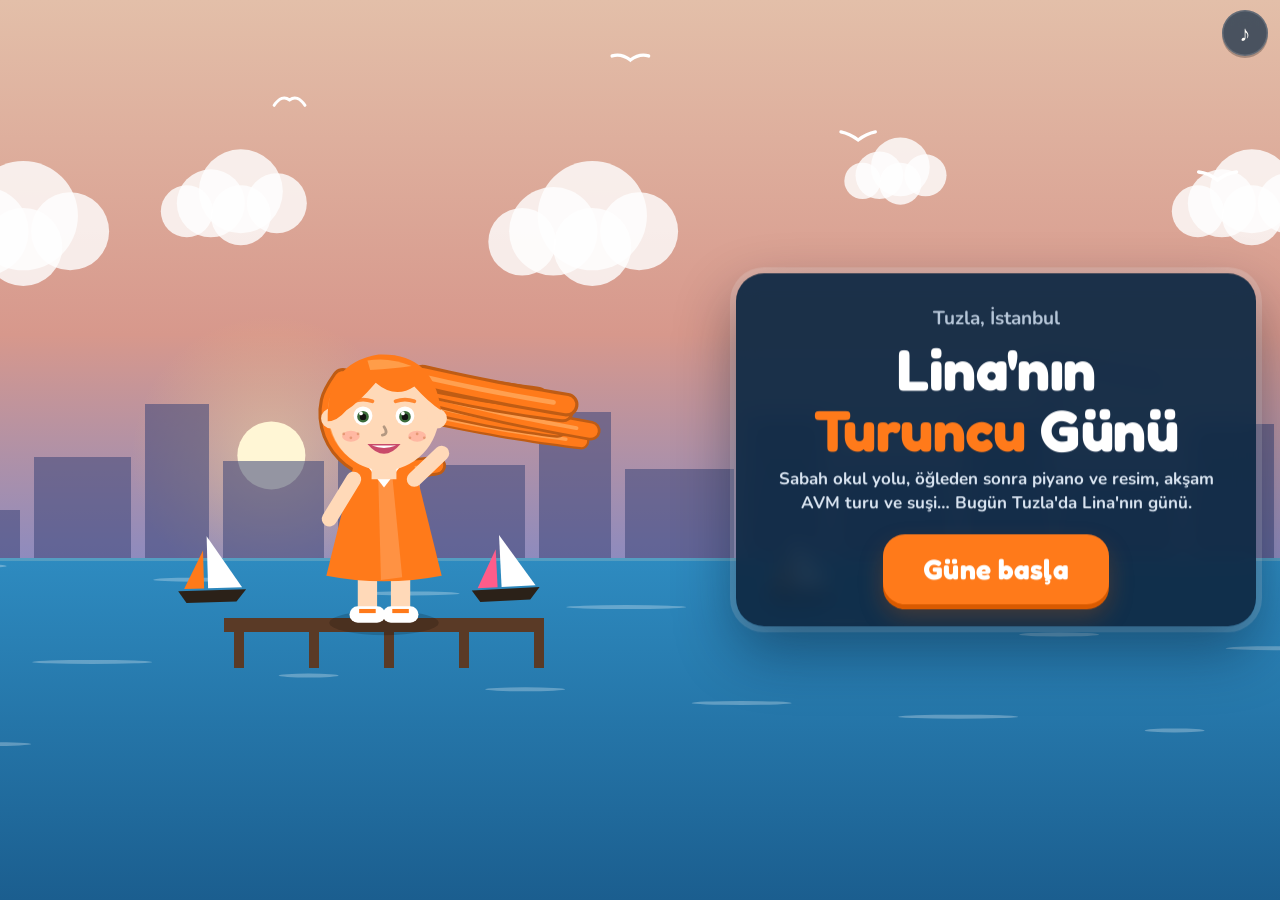
==== index.html @ 9a834b9d "Lina'nın Turuncu Günü: iPad oyunu ilk sürüm Tuzla sahili haritası, 6 mini oyun (okul yolu, piyano, a" ====
<!doctype html>
<html lang="tr">
<head>
<meta charset="utf-8">
<meta name="viewport" content="width=device-width,initial-scale=1,viewport-fit=cover,user-scalable=no">
<meta name="apple-mobile-web-app-capable" content="yes">
<meta name="apple-mobile-web-app-status-bar-style" content="black-translucent">
<meta name="apple-mobile-web-app-title" content="Lina">
<meta name="theme-color" content="#0f2a44">
<link rel="apple-touch-icon" href="icon.png">
<link rel="icon" href="icon.png">
<link rel="manifest" href="manifest.json">
<title>Lina'nın Turuncu Günü</title>
<link rel="preconnect" href="https://fonts.googleapis.com">
<link rel="stylesheet" href="https://fonts.googleapis.com/css2?family=Fredoka:wght@400;500;600;700&family=Nunito:wght@600;700;800;900&display=swap">
<link rel="stylesheet" href="style.css">
</head>
<body>
<div id="app">
  <canvas id="cv"></canvas>
  <div id="ui"></div>
  <div id="hud">
    <div class="left"><button id="btn-home" class="chip" hidden aria-label="Haritaya dön">⌂</button><div id="stars" class="chip star" hidden>★ <b>0</b></div></div>
    <button id="btn-mute" class="chip" aria-label="Ses">♪</button>
  </div>
  <div id="rotate" hidden>
    <div class="rot-card">
      <div class="phone">▭</div>
      <p>iPad'i yan çevir, Lina'nın dünyası yatay ekranda daha güzel görünüyor.</p>
    </div>
  </div>
  <div id="toast" hidden></div>
</div>
<script src="js/core.js"></script>
<script src="js/audio.js"></script>
<script src="js/art.js"></script>
<script src="js/title.js"></script>
<script src="js/hub.js"></script>
<script src="js/school.js"></script>
<script src="js/piano.js"></script>
<script src="js/paint.js"></script>
<script src="js/mall.js"></script>
<script src="js/sushi.js"></script>
<script src="js/family.js"></script>
<script src="js/wardrobe.js"></script>
<script src="js/main.js"></script>
</body>
</html>
---- style.css ----
:root{
  --night:#0f2a44; --sea:#2e8bc0; --sea-deep:#1b5e8f; --sand:#fff3e0; --paper:#fffdf8;
  --orange:#ff7a1a; --orange-deep:#d95a00; --coral:#ff5c8a; --coral-deep:#c9285c;
  --salmon:#ff9f80; --mint:#5cd6a9; --mint-deep:#2a9d76; --lemon:#ffd166; --lemon-deep:#d9a400;
  --ink:#1b1b2f; --muted:#6b7a90;
  --disp:'Fredoka','Arial Rounded MT Bold','Helvetica Neue',sans-serif;
  --body:'Nunito','Helvetica Neue',Arial,sans-serif;
}
html,body{margin:0;height:100%;background:var(--night);color:var(--ink);font-family:var(--body);overflow:hidden;-webkit-text-size-adjust:100%}
#app{position:fixed;inset:0;overflow:hidden;touch-action:none;-webkit-user-select:none;user-select:none;-webkit-tap-highlight-color:transparent;-webkit-touch-callout:none}
#cv{position:absolute;inset:0;width:100%;height:100%;display:block}
#ui{position:absolute;inset:0;pointer-events:none}
#ui>*{pointer-events:auto}

/* HUD */
#hud{position:absolute;top:max(10px,env(safe-area-inset-top));left:max(12px,env(safe-area-inset-left));right:max(12px,env(safe-area-inset-right));display:flex;justify-content:space-between;align-items:center;gap:10px;pointer-events:none;z-index:5}
#hud>*{pointer-events:auto}
#hud .left{display:flex;gap:8px;align-items:center}
.chip{font-family:var(--disp);font-weight:600;font-size:22px;line-height:1;color:var(--paper);background:rgba(15,42,68,.72);backdrop-filter:blur(8px);-webkit-backdrop-filter:blur(8px);border:0;border-radius:999px;padding:10px 16px;min-width:46px;height:46px;display:inline-flex;align-items:center;justify-content:center;gap:6px;cursor:pointer;box-shadow:0 2px 0 rgba(0,0,0,.25),inset 0 0 0 1.5px rgba(255,255,255,.14)}
.chip:active{transform:scale(.94)}
.chip.star{color:var(--lemon);pointer-events:none;font-variant-numeric:tabular-nums}
.chip.star b{font-weight:600;color:var(--paper)}
.chip.muted{opacity:.5;text-decoration:line-through}
.chip[hidden]{display:none}

/* Paneller */
.panel{position:absolute;left:50%;top:50%;transform:translate(-50%,-50%);width:min(720px,calc(100vw - 32px));max-height:calc(100vh - 32px);overflow:auto;background:var(--paper);color:var(--ink);border-radius:28px;padding:26px 28px 22px;box-sizing:border-box;box-shadow:0 24px 60px rgba(5,20,40,.45),0 0 0 6px rgba(255,255,255,.18);animation:pop .32s cubic-bezier(.2,1.4,.4,1)}
.panel.bottom{top:auto;bottom:max(14px,env(safe-area-inset-bottom));transform:translateX(-50%);animation:rise .32s cubic-bezier(.2,1.2,.4,1)}
.panel.dark{background:rgba(15,42,68,.94);color:var(--paper);backdrop-filter:blur(10px)}
@keyframes pop{from{transform:translate(-50%,-50%) scale(.86);opacity:0}}
@keyframes rise{from{transform:translateX(-50%) translateY(30px);opacity:0}}
.panel h2{font-family:var(--disp);font-weight:700;font-size:clamp(28px,4.2vw,40px);line-height:1.05;margin:0 0 6px;letter-spacing:-.01em}
.panel h3{font-family:var(--disp);font-weight:600;font-size:22px;margin:14px 0 6px}
.panel p{font-size:17px;line-height:1.45;margin:6px 0;font-weight:700;color:#3a4356}
.panel.dark p{color:#d9e4f0}
.panel .lead{font-size:19px;color:var(--ink)}
.panel.dark .lead{color:var(--paper)}
.panel .who{display:flex;align-items:center;gap:14px;margin-bottom:8px}
.panel .who canvas{width:84px;height:84px;border-radius:50%;background:var(--sand);flex:none}
.panel .who .name{font-family:var(--disp);font-weight:700;font-size:20px;color:var(--orange-deep)}
.actions{display:flex;gap:12px;flex-wrap:wrap;justify-content:flex-end;margin-top:18px}
.actions.center{justify-content:center}

/* Butonlar */
.btn{font-family:var(--disp);font-weight:700;font-size:22px;letter-spacing:.005em;color:#fff;border:0;border-radius:18px;padding:14px 26px;cursor:pointer;background:var(--orange);box-shadow:0 5px 0 var(--orange-deep),0 12px 24px rgba(217,90,0,.28);transition:transform .07s,box-shadow .07s;position:relative;min-height:56px}
.btn:active{transform:translateY(4px);box-shadow:0 1px 0 var(--orange-deep),0 4px 10px rgba(217,90,0,.28)}
.btn:focus-visible{outline:4px solid var(--night);outline-offset:3px}
.btn.coral{background:var(--coral);box-shadow:0 5px 0 var(--coral-deep),0 12px 24px rgba(201,40,92,.28)}
.btn.coral:active{box-shadow:0 1px 0 var(--coral-deep),0 4px 10px rgba(201,40,92,.28)}
.btn.mint{background:var(--mint);color:#08351f;box-shadow:0 5px 0 var(--mint-deep),0 12px 24px rgba(42,157,118,.28)}
.btn.mint:active{box-shadow:0 1px 0 var(--mint-deep),0 4px 10px rgba(42,157,118,.28)}
.btn.sea{background:var(--sea);box-shadow:0 5px 0 var(--sea-deep),0 12px 24px rgba(27,94,143,.28)}
.btn.sea:active{box-shadow:0 1px 0 var(--sea-deep),0 4px 10px rgba(27,94,143,.28)}
.btn.ghost{background:transparent;color:var(--muted);box-shadow:none;font-weight:600}
.btn.ghost:active{transform:none}
.panel.dark .btn.ghost{color:#b6c6d8}
.btn.big{font-size:28px;padding:18px 40px;border-radius:22px}
.btn[disabled]{filter:grayscale(.7) brightness(.85);cursor:default;transform:none}

/* Küçük yıldızlar / sonuç */
.result{display:flex;flex-direction:column;align-items:center;text-align:center;gap:6px}
.result .big-stars{font-size:64px;letter-spacing:.06em;line-height:1;color:#e2dccc;margin:6px 0}
.result .big-stars .on{color:var(--lemon);text-shadow:0 0 18px rgba(255,209,102,.7),0 3px 0 var(--lemon-deep)}
.result .score{font-family:var(--disp);font-weight:700;font-size:52px;color:var(--orange);line-height:1}
.result .sub{color:var(--muted);font-weight:800}
.badge{display:inline-flex;align-items:center;gap:6px;background:var(--sand);color:var(--orange-deep);font-weight:800;padding:6px 12px;border-radius:999px;font-size:15px}

/* Liste (görev, sipariş) */
.list{display:flex;flex-direction:column;gap:8px;margin:8px 0}
.list .row{display:flex;align-items:center;gap:12px;background:var(--sand);border-radius:14px;padding:10px 14px;font-weight:800}
.list .row .em{font-size:28px;line-height:1}
.list .row.done{opacity:.5;text-decoration:line-through}

/* Gardırop / koleksiyon ızgarası */
.grid{display:grid;grid-template-columns:repeat(auto-fill,minmax(110px,1fr));gap:12px;margin-top:8px}
.item{background:var(--sand);border:3px solid transparent;border-radius:18px;padding:10px 8px;display:flex;flex-direction:column;align-items:center;gap:4px;cursor:pointer;font-weight:800;font-size:14px;color:#3a4356;text-align:center}
.item canvas{width:72px;height:72px}
.item .em{font-size:40px;line-height:1.1}
.item.sel{border-color:var(--orange);background:#ffe8d4}
.item.lock{opacity:.55}
.item .cost{color:var(--lemon-deep);font-size:13px}

/* Günlük */
.diary{background:var(--sand);border-radius:18px;padding:14px 18px;font-weight:700;line-height:1.55;font-size:17px;color:#3a4356}
.diary b{color:var(--orange-deep)}

/* Boyama araç çubuğu */
#paintbar{position:absolute;left:0;right:0;bottom:0;display:flex;align-items:center;gap:10px;padding:10px max(14px,env(safe-area-inset-left)) max(12px,env(safe-area-inset-bottom));background:rgba(15,42,68,.86);backdrop-filter:blur(10px);-webkit-backdrop-filter:blur(10px);overflow-x:auto;scrollbar-width:none}
#paintbar::-webkit-scrollbar{display:none}
#paintbar .sw{width:40px;height:40px;border-radius:50%;flex:none;border:3px solid rgba(255,255,255,.25);cursor:pointer;box-shadow:inset 0 -4px 0 rgba(0,0,0,.18)}
#paintbar .sw.sel{border-color:#fff;transform:scale(1.15);box-shadow:0 0 0 3px var(--orange)}
#paintbar .tool{font-family:var(--disp);font-weight:600;font-size:15px;color:var(--paper);background:rgba(255,255,255,.1);border:2px solid transparent;border-radius:14px;padding:8px 10px;flex:none;cursor:pointer;display:flex;flex-direction:column;align-items:center;gap:2px;min-width:58px}
#paintbar .tool .em{font-size:24px;line-height:1}
#paintbar .tool.sel{background:var(--orange);border-color:#fff}
#paintbar .sep{width:2px;height:40px;background:rgba(255,255,255,.15);flex:none}
#paintbar input[type=range]{width:110px;accent-color:var(--orange);flex:none}

/* Döndür uyarısı */
#rotate{position:absolute;inset:0;background:var(--night);display:flex;align-items:center;justify-content:center;z-index:50;color:var(--paper);text-align:center;padding:24px}
#rotate[hidden]{display:none}
.rot-card{max-width:340px;font-weight:800;font-size:18px;line-height:1.4}
.rot-card .phone{font-size:64px;display:inline-block;animation:rot 1.6s ease-in-out infinite;color:var(--orange)}
@keyframes rot{0%,20%{transform:rotate(90deg)}60%,100%{transform:rotate(0)}}

/* Toast */
#toast{position:absolute;left:50%;bottom:max(24px,env(safe-area-inset-bottom));transform:translateX(-50%);background:var(--paper);color:var(--ink);font-family:var(--disp);font-weight:600;font-size:20px;padding:12px 22px;border-radius:999px;box-shadow:0 10px 30px rgba(0,0,0,.35);z-index:40;animation:rise .3s;white-space:nowrap;pointer-events:none}
#toast[hidden]{display:none}

@media (prefers-reduced-motion:reduce){*{animation-duration:.01ms!important;transition-duration:.01ms!important}}
@media (max-width:640px){.panel{padding:18px 18px 16px;border-radius:22px}.btn{font-size:19px;padding:12px 20px}.panel h2{font-size:26px}}
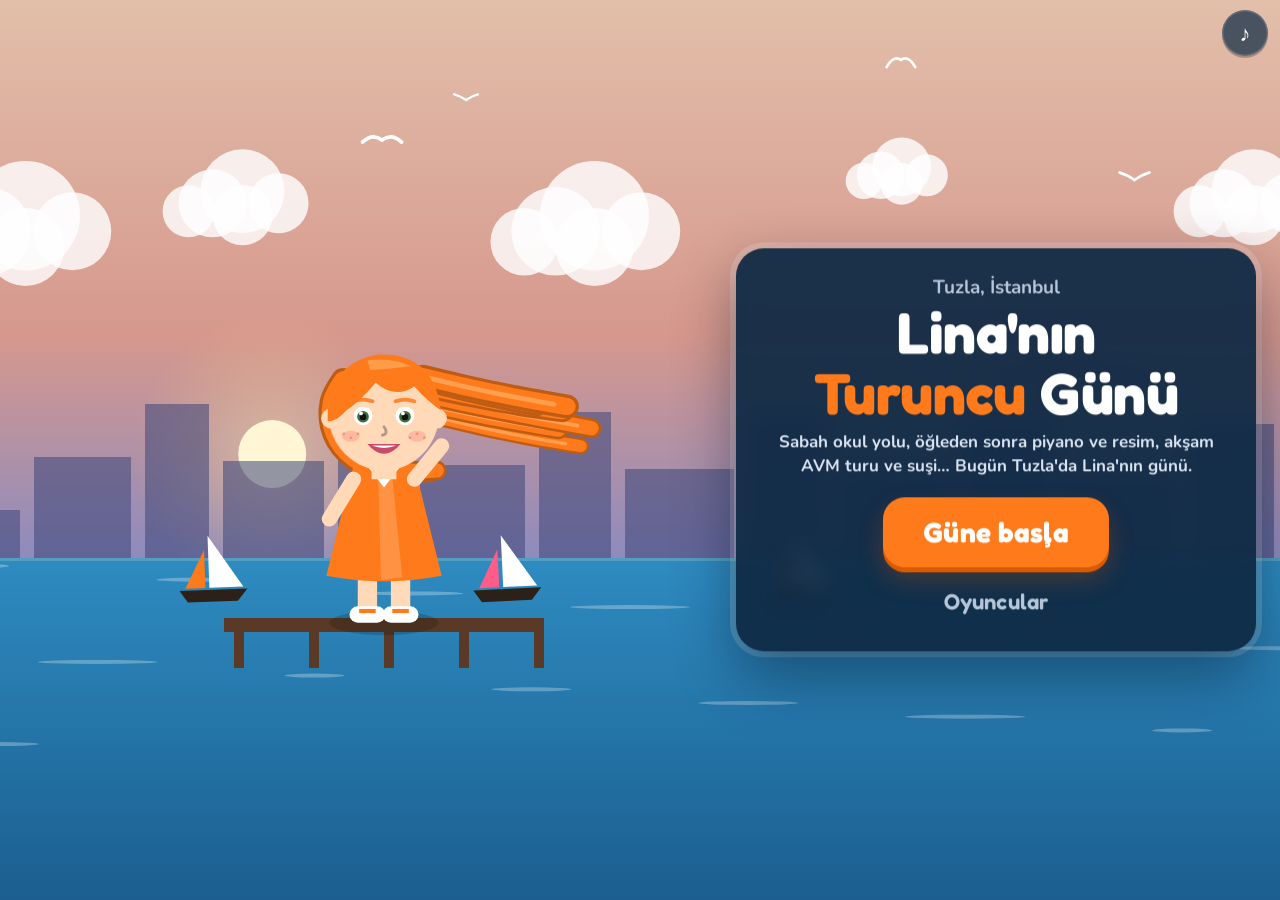
==== commit 78eeadb7: "Çekirdek aile, karakter ekleme, Serkan Dijital mağazası ve titreme düzeltmesi - Uçan eşyaların ve ma" ====
--- a/index.html
+++ b/index.html
@@ -36,6 +36,7 @@
 <script src="js/art.js"></script>
 <script src="js/title.js"></script>
 <script src="js/hub.js"></script>
+<script src="js/store.js"></script>
 <script src="js/school.js"></script>
 <script src="js/piano.js"></script>
 <script src="js/paint.js"></script>
--- a/style.css
+++ b/style.css
@@ -108,3 +108,52 @@
 
 @media (prefers-reduced-motion:reduce){*{animation-duration:.01ms!important;transition-duration:.01ms!important}}
 @media (max-width:640px){.panel{padding:18px 18px 16px;border-radius:22px}.btn{font-size:19px;padding:12px 20px}.panel h2{font-size:26px}}
+
+/* --- Serkan Dijital --- */
+.panel.store{width:min(880px,calc(100vw - 24px))}
+.store-head{display:flex;align-items:center;gap:14px}
+.store-head h2{margin:0}
+.store-head p{margin:2px 0 0;font-size:14px;color:var(--muted)}
+.store-logo{width:58px;height:58px;border-radius:17px;background:linear-gradient(135deg,#ffb570,#ff5c8a);display:flex;align-items:center;justify-content:center;color:#fff;font-size:24px;flex:none;box-shadow:0 6px 18px rgba(255,92,138,.35)}
+.store-logo.big{width:104px;height:104px;border-radius:29px;font-size:44px;margin:0 auto 6px}
+.badge.big{font-size:18px;margin-left:auto;flex:none}
+.tabs{display:flex;gap:8px;overflow-x:auto;margin:14px 0 2px;padding-bottom:4px;scrollbar-width:none}
+.tabs::-webkit-scrollbar{display:none}
+.tab{font-family:var(--disp);font-weight:600;font-size:16px;border:0;background:var(--sand);color:#3a4356;border-radius:999px;padding:9px 16px;cursor:pointer;white-space:nowrap}
+.tab.sel{background:var(--orange);color:#fff}
+.apps{display:grid;grid-template-columns:repeat(auto-fill,minmax(258px,1fr));gap:10px;margin-top:8px}
+.app{display:flex;align-items:center;gap:12px;background:var(--sand);border-radius:18px;padding:10px 12px}
+.app .ico{width:54px;height:54px;border-radius:15px;background:#fff;flex:none;display:flex;align-items:center;justify-content:center;font-size:30px;box-shadow:0 2px 8px rgba(0,0,0,.08)}
+.app .meta{flex:1;min-width:0}
+.app .name{font-family:var(--disp);font-weight:600;font-size:17px;white-space:nowrap;overflow:hidden;text-overflow:ellipsis}
+.app .sub{font-size:13px;color:var(--muted);font-weight:700;white-space:nowrap;overflow:hidden;text-overflow:ellipsis}
+.app .bar{height:0;overflow:hidden;background:#e6dccb;border-radius:3px;margin-top:5px;transition:height .15s}
+.app .bar i{display:block;height:6px;width:0;background:var(--orange);border-radius:3px}
+.app.dl .bar{height:6px}
+.app.dl .bar i{width:100%;transition:width 1s linear}
+.app .act{font-family:var(--disp);font-weight:600;font-size:15px;color:#fff;background:var(--orange);border:0;border-radius:999px;padding:10px 15px;cursor:pointer;flex:none;min-width:66px}
+.app .act.own{background:var(--mint);color:#08351f}
+.app .act[disabled]{background:var(--muted);cursor:default}
+
+/* --- harita alt bandı --- */
+#dock{position:absolute;left:0;right:0;bottom:0;display:flex;gap:10px;justify-content:center;align-items:center;padding:10px max(12px,env(safe-area-inset-left)) max(10px,env(safe-area-inset-bottom));background:linear-gradient(180deg,rgba(15,42,68,0),rgba(15,42,68,.5))}
+#dock .chip{font-size:18px;height:50px;padding:10px 18px}
+#dock .chip.hero{background:linear-gradient(135deg,#ff7a1a,#ff5c8a)}
+
+/* --- karakter yapıcı --- */
+.maker{display:flex;gap:16px;flex-wrap:wrap;align-items:flex-start}
+.maker .prev{background:var(--sand);border-radius:18px;padding:6px;flex:none}
+.maker .fields{flex:1;min-width:230px}
+.field{margin-bottom:10px}
+.field label{font-weight:800;font-size:13px;color:var(--muted);display:block;margin-bottom:5px}
+.field input[type=text]{width:100%;font-family:var(--body);font-weight:800;font-size:18px;padding:10px 12px;border-radius:12px;border:2px solid #e6dccb;background:#fff;box-sizing:border-box;color:var(--ink)}
+.chips{display:flex;gap:8px;flex-wrap:wrap}
+.chip-sm{font-family:var(--disp);font-weight:600;font-size:15px;border:0;background:var(--sand);border-radius:999px;padding:8px 14px;cursor:pointer;color:#3a4356}
+.chip-sm.sel{background:var(--orange);color:#fff}
+.sws{display:flex;gap:8px;flex-wrap:wrap}
+.sw2{width:34px;height:34px;border-radius:50%;border:3px solid rgba(0,0,0,.12);cursor:pointer;padding:0}
+.sw2.sel{border-color:var(--ink);transform:scale(1.12)}
+.cast{display:flex;gap:10px;flex-wrap:wrap;margin:10px 0 2px}
+.cast .one{position:relative;background:var(--sand);border-radius:16px;padding:8px 10px 6px;text-align:center;font-weight:800;font-size:14px;color:#3a4356}
+.cast .one canvas{display:block;margin:0 auto 2px}
+.cast .one .x{position:absolute;top:-7px;right:-7px;width:26px;height:26px;border-radius:50%;background:var(--coral);color:#fff;border:0;font-size:15px;line-height:1;cursor:pointer;font-family:var(--disp)}
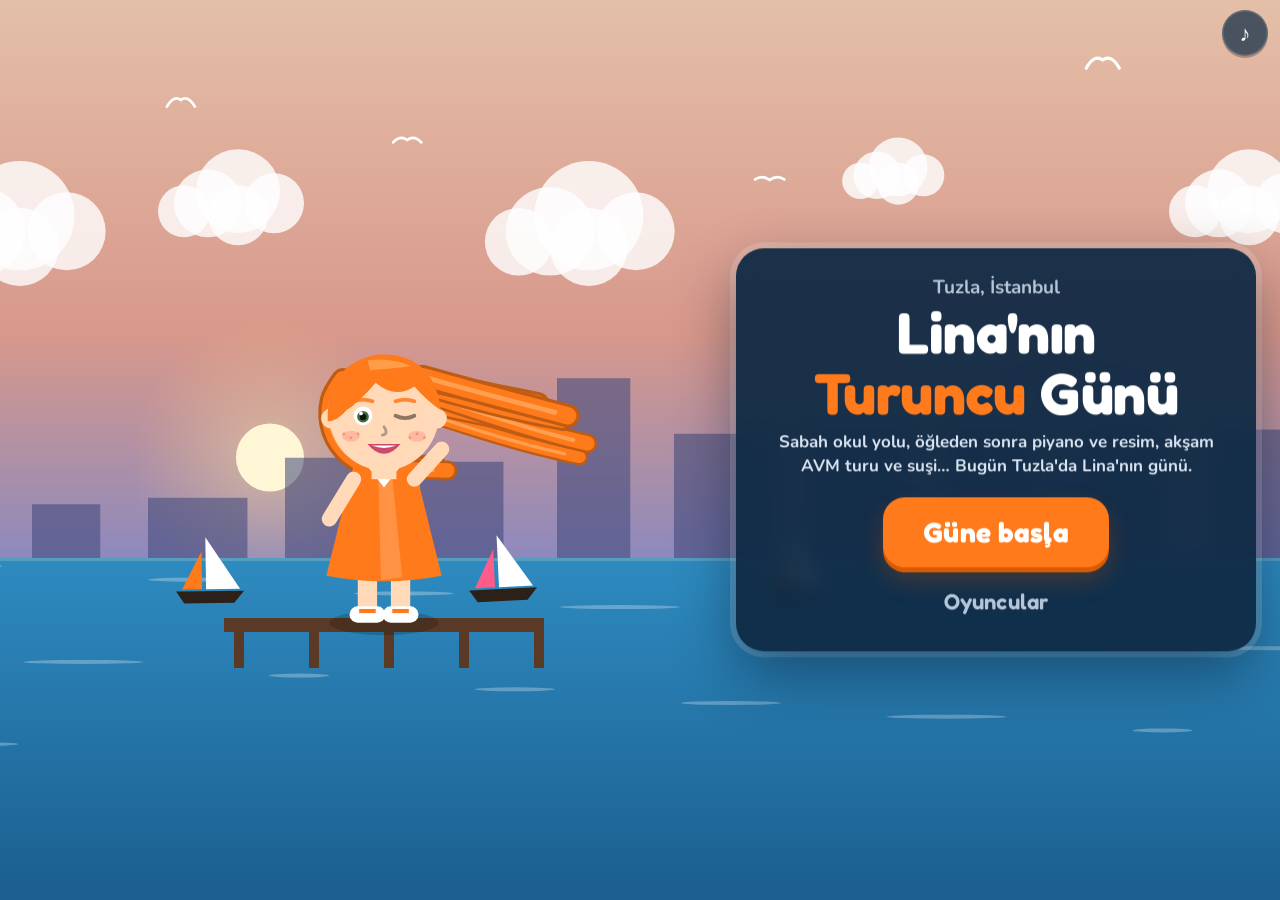
==== commit a820fdf8: "Önbellek kırıcı sürüm etiketleri ve bump.sh Co-Authored-By: Claude Opus 5 <noreply@anthropic.com>" ====
--- a/index.html
+++ b/index.html
@@ -9,11 +9,11 @@
 <meta name="theme-color" content="#0f2a44">
 <link rel="apple-touch-icon" href="icon.png">
 <link rel="icon" href="icon.png">
-<link rel="manifest" href="manifest.json">
+<link rel="manifest" href="manifest.json?v=2609191247">
 <title>Lina'nın Turuncu Günü</title>
 <link rel="preconnect" href="https://fonts.googleapis.com">
 <link rel="stylesheet" href="https://fonts.googleapis.com/css2?family=Fredoka:wght@400;500;600;700&family=Nunito:wght@600;700;800;900&display=swap">
-<link rel="stylesheet" href="style.css">
+<link rel="stylesheet" href="style.css?v=2609191247">
 </head>
 <body>
 <div id="app">
@@ -31,19 +31,19 @@
   </div>
   <div id="toast" hidden></div>
 </div>
-<script src="js/core.js"></script>
-<script src="js/audio.js"></script>
-<script src="js/art.js"></script>
-<script src="js/title.js"></script>
-<script src="js/hub.js"></script>
-<script src="js/store.js"></script>
-<script src="js/school.js"></script>
-<script src="js/piano.js"></script>
-<script src="js/paint.js"></script>
-<script src="js/mall.js"></script>
-<script src="js/sushi.js"></script>
-<script src="js/family.js"></script>
-<script src="js/wardrobe.js"></script>
-<script src="js/main.js"></script>
+<script src="js/core.js?v=2609191247"></script>
+<script src="js/audio.js?v=2609191247"></script>
+<script src="js/art.js?v=2609191247"></script>
+<script src="js/title.js?v=2609191247"></script>
+<script src="js/hub.js?v=2609191247"></script>
+<script src="js/store.js?v=2609191247"></script>
+<script src="js/school.js?v=2609191247"></script>
+<script src="js/piano.js?v=2609191247"></script>
+<script src="js/paint.js?v=2609191247"></script>
+<script src="js/mall.js?v=2609191247"></script>
+<script src="js/sushi.js?v=2609191247"></script>
+<script src="js/family.js?v=2609191247"></script>
+<script src="js/wardrobe.js?v=2609191247"></script>
+<script src="js/main.js?v=2609191247"></script>
 </body>
 </html>
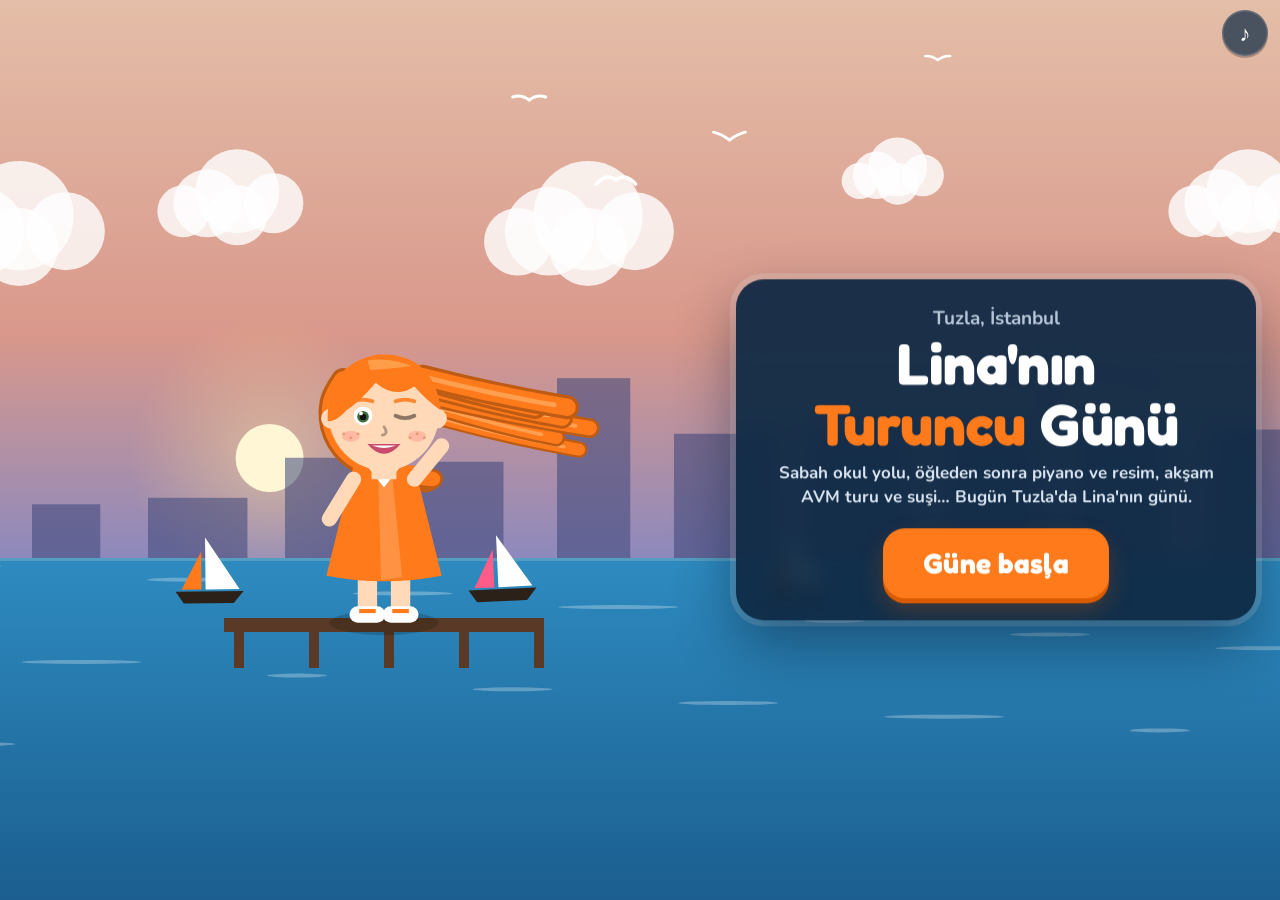
==== commit 0533c5aa: "Oyuncu ekleme ve sıfırlama haritadaki Ayarlar paneline taşındı Karşılama ekranı sadeleşti: başlık ve" ====
--- a/index.html
+++ b/index.html
@@ -9,11 +9,11 @@
 <meta name="theme-color" content="#0f2a44">
 <link rel="apple-touch-icon" href="icon.png">
 <link rel="icon" href="icon.png">
-<link rel="manifest" href="manifest.json?v=2609191247">
+<link rel="manifest" href="manifest.json?v=2609192214">
 <title>Lina'nın Turuncu Günü</title>
 <link rel="preconnect" href="https://fonts.googleapis.com">
 <link rel="stylesheet" href="https://fonts.googleapis.com/css2?family=Fredoka:wght@400;500;600;700&family=Nunito:wght@600;700;800;900&display=swap">
-<link rel="stylesheet" href="style.css?v=2609191247">
+<link rel="stylesheet" href="style.css?v=2609192214">
 </head>
 <body>
 <div id="app">
@@ -31,19 +31,20 @@
   </div>
   <div id="toast" hidden></div>
 </div>
-<script src="js/core.js?v=2609191247"></script>
-<script src="js/audio.js?v=2609191247"></script>
-<script src="js/art.js?v=2609191247"></script>
-<script src="js/title.js?v=2609191247"></script>
-<script src="js/hub.js?v=2609191247"></script>
-<script src="js/store.js?v=2609191247"></script>
-<script src="js/school.js?v=2609191247"></script>
-<script src="js/piano.js?v=2609191247"></script>
-<script src="js/paint.js?v=2609191247"></script>
-<script src="js/mall.js?v=2609191247"></script>
-<script src="js/sushi.js?v=2609191247"></script>
-<script src="js/family.js?v=2609191247"></script>
-<script src="js/wardrobe.js?v=2609191247"></script>
-<script src="js/main.js?v=2609191247"></script>
+<script src="js/core.js?v=2609192214"></script>
+<script src="js/audio.js?v=2609192214"></script>
+<script src="js/art.js?v=2609192214"></script>
+<script src="js/title.js?v=2609192214"></script>
+<script src="js/settings.js?v=2609192214"></script>
+<script src="js/hub.js?v=2609192214"></script>
+<script src="js/store.js?v=2609192214"></script>
+<script src="js/school.js?v=2609192214"></script>
+<script src="js/piano.js?v=2609192214"></script>
+<script src="js/paint.js?v=2609192214"></script>
+<script src="js/mall.js?v=2609192214"></script>
+<script src="js/sushi.js?v=2609192214"></script>
+<script src="js/family.js?v=2609192214"></script>
+<script src="js/wardrobe.js?v=2609192214"></script>
+<script src="js/main.js?v=2609192214"></script>
 </body>
 </html>
--- a/style.css
+++ b/style.css
@@ -136,8 +136,8 @@
 .app .act[disabled]{background:var(--muted);cursor:default}
 
 /* --- harita alt bandı --- */
-#dock{position:absolute;left:0;right:0;bottom:0;display:flex;gap:10px;justify-content:center;align-items:center;padding:10px max(12px,env(safe-area-inset-left)) max(10px,env(safe-area-inset-bottom));background:linear-gradient(180deg,rgba(15,42,68,0),rgba(15,42,68,.5))}
-#dock .chip{font-size:18px;height:50px;padding:10px 18px}
+#dock{position:absolute;left:0;right:0;bottom:0;display:flex;gap:8px;flex-wrap:wrap;justify-content:center;align-items:center;padding:10px max(12px,env(safe-area-inset-left)) max(10px,env(safe-area-inset-bottom));background:linear-gradient(180deg,rgba(15,42,68,0),rgba(15,42,68,.5))}
+#dock .chip{font-size:17px;height:48px;padding:10px 16px}
 #dock .chip.hero{background:linear-gradient(135deg,#ff7a1a,#ff5c8a)}
 
 /* --- karakter yapıcı --- */
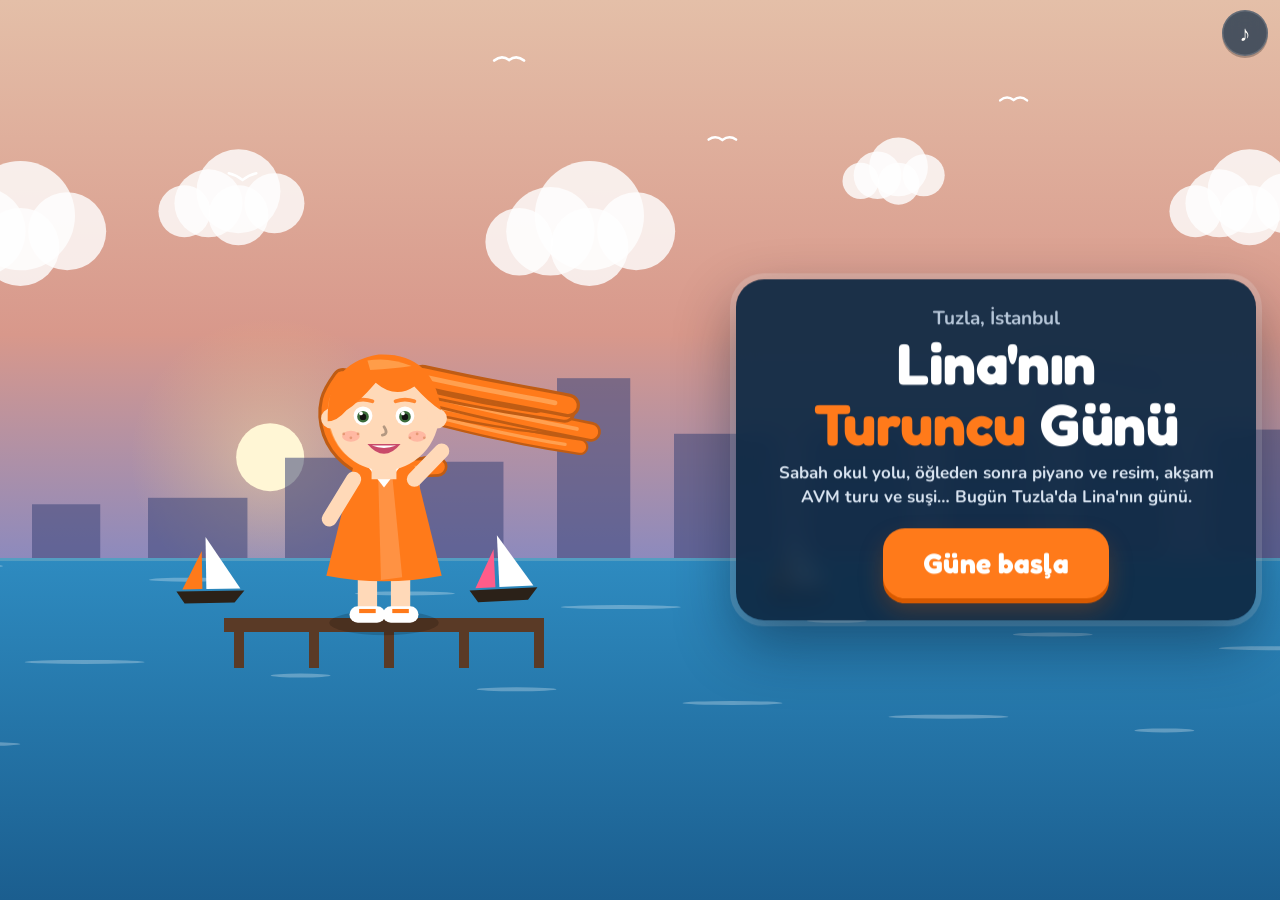
==== commit 0dfebf4a: "Oda Toplama bölümü, gizli günlük, aile mesajları ve içerik eklemeleri - Yeni durak: Oda Toplama (eşy" ====
--- a/index.html
+++ b/index.html
@@ -9,11 +9,11 @@
 <meta name="theme-color" content="#0f2a44">
 <link rel="apple-touch-icon" href="icon.png">
 <link rel="icon" href="icon.png">
-<link rel="manifest" href="manifest.json?v=2609192214">
+<link rel="manifest" href="manifest.json?v=2609192238">
 <title>Lina'nın Turuncu Günü</title>
 <link rel="preconnect" href="https://fonts.googleapis.com">
 <link rel="stylesheet" href="https://fonts.googleapis.com/css2?family=Fredoka:wght@400;500;600;700&family=Nunito:wght@600;700;800;900&display=swap">
-<link rel="stylesheet" href="style.css?v=2609192214">
+<link rel="stylesheet" href="style.css?v=2609192238">
 </head>
 <body>
 <div id="app">
@@ -31,20 +31,23 @@
   </div>
   <div id="toast" hidden></div>
 </div>
-<script src="js/core.js?v=2609192214"></script>
-<script src="js/audio.js?v=2609192214"></script>
-<script src="js/art.js?v=2609192214"></script>
-<script src="js/title.js?v=2609192214"></script>
-<script src="js/settings.js?v=2609192214"></script>
-<script src="js/hub.js?v=2609192214"></script>
-<script src="js/store.js?v=2609192214"></script>
-<script src="js/school.js?v=2609192214"></script>
-<script src="js/piano.js?v=2609192214"></script>
-<script src="js/paint.js?v=2609192214"></script>
-<script src="js/mall.js?v=2609192214"></script>
-<script src="js/sushi.js?v=2609192214"></script>
-<script src="js/family.js?v=2609192214"></script>
-<script src="js/wardrobe.js?v=2609192214"></script>
-<script src="js/main.js?v=2609192214"></script>
+<script src="js/core.js?v=2609192238"></script>
+<script src="js/audio.js?v=2609192238"></script>
+<script src="js/art.js?v=2609192238"></script>
+<script src="js/title.js?v=2609192238"></script>
+<script src="js/notify.js?v=2609192238"></script>
+<script src="js/diary.js?v=2609192238"></script>
+<script src="js/settings.js?v=2609192238"></script>
+<script src="js/hub.js?v=2609192238"></script>
+<script src="js/store.js?v=2609192238"></script>
+<script src="js/school.js?v=2609192238"></script>
+<script src="js/room.js?v=2609192238"></script>
+<script src="js/piano.js?v=2609192238"></script>
+<script src="js/paint.js?v=2609192238"></script>
+<script src="js/mall.js?v=2609192238"></script>
+<script src="js/sushi.js?v=2609192238"></script>
+<script src="js/family.js?v=2609192238"></script>
+<script src="js/wardrobe.js?v=2609192238"></script>
+<script src="js/main.js?v=2609192238"></script>
 </body>
 </html>
--- a/style.css
+++ b/style.css
@@ -157,3 +157,35 @@
 .cast .one{position:relative;background:var(--sand);border-radius:16px;padding:8px 10px 6px;text-align:center;font-weight:800;font-size:14px;color:#3a4356}
 .cast .one canvas{display:block;margin:0 auto 2px}
 .cast .one .x{position:absolute;top:-7px;right:-7px;width:26px;height:26px;border-radius:50%;background:var(--coral);color:#fff;border:0;font-size:15px;line-height:1;cursor:pointer;font-family:var(--disp)}
+
+/* --- aileden mesaj bildirimi --- */
+.notifcard{position:absolute;top:max(70px,env(safe-area-inset-top));left:50%;transform:translateX(-50%);width:min(430px,calc(100vw - 32px));display:flex;gap:11px;align-items:center;background:rgba(255,253,248,.96);backdrop-filter:blur(12px);-webkit-backdrop-filter:blur(12px);border-radius:20px;padding:11px 14px;box-shadow:0 14px 34px rgba(5,20,40,.3);z-index:30;cursor:pointer;animation:drop .38s cubic-bezier(.2,1.2,.4,1)}
+.notifcard.out{transform:translateX(-50%) translateY(-24px);opacity:0;transition:.4s}
+@keyframes drop{from{transform:translateX(-50%) translateY(-40px);opacity:0}}
+.notifcard canvas,.notifcard .av{width:44px;height:44px;border-radius:50%;flex:none;background:var(--sand)}
+.notifcard .av.em{display:flex;align-items:center;justify-content:center;font-size:24px}
+.notifcard .t{flex:1;min-width:0;font-size:15px;font-weight:700;line-height:1.3;color:#3a4356}
+.notifcard .t b{font-family:var(--disp);font-weight:600;font-size:13px;color:var(--muted);display:flex;justify-content:space-between}
+.notifcard .t>div{margin-top:2px;overflow:hidden;display:-webkit-box;-webkit-line-clamp:2;-webkit-box-orient:vertical}
+.notifcard .t>div b{display:inline;color:var(--ink);font-size:15px}
+
+/* --- gizli günlük --- */
+.pinbox{display:flex;flex-direction:column;align-items:center;gap:10px;padding-top:4px}
+.lockem{font-size:54px;line-height:1}
+.dots{display:flex;gap:12px;margin:2px 0 4px}
+.dots i{width:14px;height:14px;border-radius:50%;background:#e2dccc;display:block}
+.dots i.on{background:var(--orange)}
+.pinpad{display:grid;grid-template-columns:repeat(3,72px);gap:10px}
+.pinpad button{font-family:var(--disp);font-weight:600;font-size:26px;height:60px;border:0;border-radius:18px;background:var(--sand);color:var(--ink);cursor:pointer}
+.pinpad button:active{background:var(--orange);color:#fff}
+.newpage{background:var(--sand);border-radius:18px;padding:12px 14px;margin-top:8px}
+.newpage h3{margin:0 0 6px}
+.newpage textarea{width:100%;box-sizing:border-box;font-family:var(--body);font-weight:700;font-size:16px;line-height:1.4;padding:10px 12px;border-radius:12px;border:2px solid #e6dccb;background:#fff;color:var(--ink);resize:vertical}
+.entries{margin-top:10px;max-height:38vh;overflow:auto}
+.entry{border-bottom:2px dashed #ece3d4;padding:9px 2px}
+.entry small{font-size:12px;font-weight:800;color:var(--muted);letter-spacing:.02em}
+.entry small b{color:var(--coral-deep);cursor:pointer}
+.entry p{margin:3px 0 0;font-size:16px;line-height:1.45}
+.logbox{background:rgba(15,42,68,.92);color:#d9e4f0;border-radius:18px;padding:12px 16px;margin-top:12px}
+.logbox h3{margin:0 0 4px;color:#fff}
+.logbox p{color:#c7d4e4;font-size:15px;margin:0;line-height:1.6}
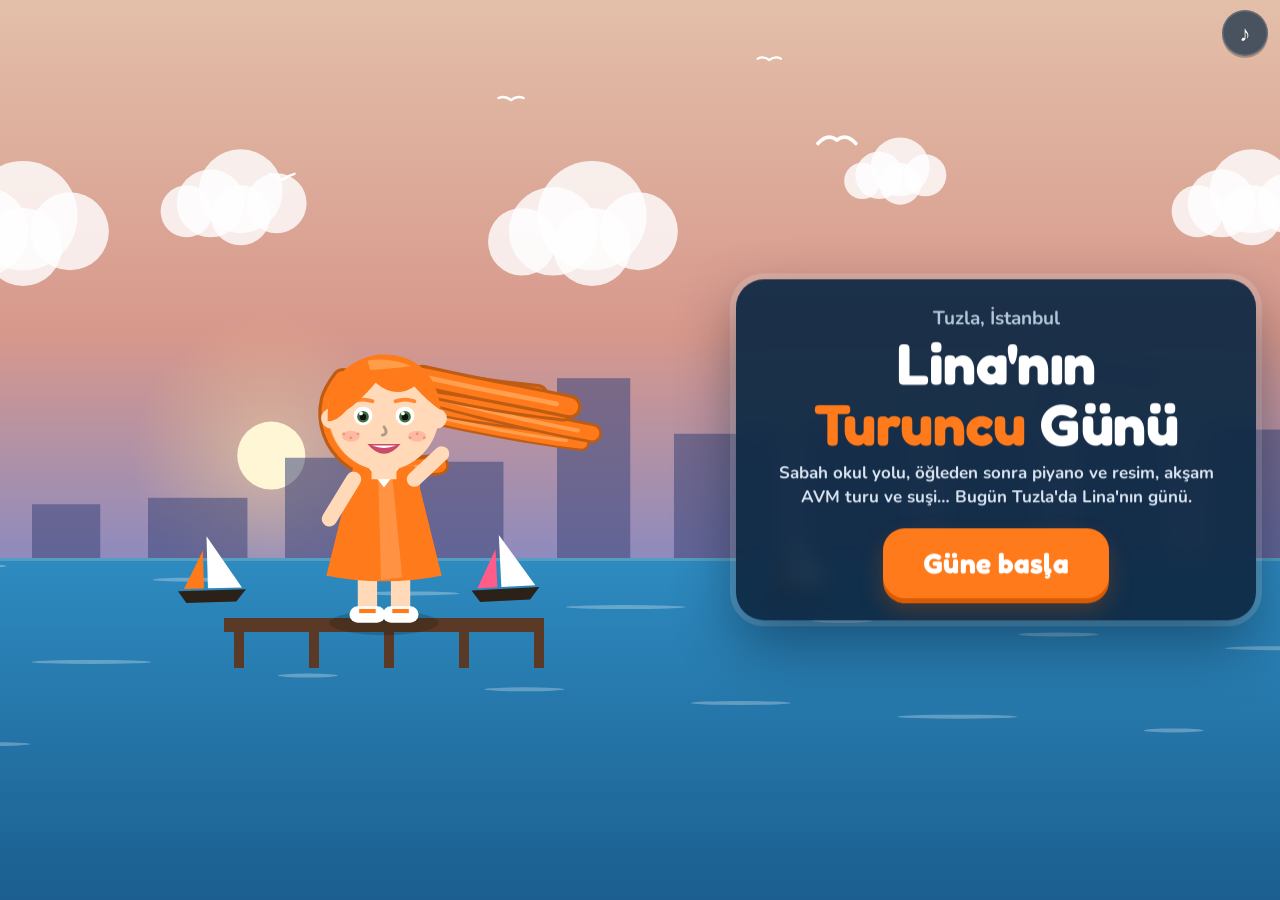
==== commit a0f90efb: "Koşu bölümüne sanal düğmeler, harita düğmesi büyütüldü - Okul Yolu'nda sol altta KAY, sağ altta ZIPL" ====
--- a/index.html
+++ b/index.html
@@ -9,18 +9,18 @@
 <meta name="theme-color" content="#0f2a44">
 <link rel="apple-touch-icon" href="icon.png">
 <link rel="icon" href="icon.png">
-<link rel="manifest" href="manifest.json?v=2609192238">
+<link rel="manifest" href="manifest.json?v=2609200932">
 <title>Lina'nın Turuncu Günü</title>
 <link rel="preconnect" href="https://fonts.googleapis.com">
 <link rel="stylesheet" href="https://fonts.googleapis.com/css2?family=Fredoka:wght@400;500;600;700&family=Nunito:wght@600;700;800;900&display=swap">
-<link rel="stylesheet" href="style.css?v=2609192238">
+<link rel="stylesheet" href="style.css?v=2609200932">
 </head>
 <body>
 <div id="app">
   <canvas id="cv"></canvas>
   <div id="ui"></div>
   <div id="hud">
-    <div class="left"><button id="btn-home" class="chip" hidden aria-label="Haritaya dön">⌂</button><div id="stars" class="chip star" hidden>★ <b>0</b></div></div>
+    <div class="left"><button id="btn-home" class="chip big" hidden aria-label="Haritaya dön"><span class="ic">⌂</span><span class="lb">Harita</span></button><div id="stars" class="chip star" hidden>★ <b>0</b></div></div>
     <button id="btn-mute" class="chip" aria-label="Ses">♪</button>
   </div>
   <div id="rotate" hidden>
@@ -31,23 +31,23 @@
   </div>
   <div id="toast" hidden></div>
 </div>
-<script src="js/core.js?v=2609192238"></script>
-<script src="js/audio.js?v=2609192238"></script>
-<script src="js/art.js?v=2609192238"></script>
-<script src="js/title.js?v=2609192238"></script>
-<script src="js/notify.js?v=2609192238"></script>
-<script src="js/diary.js?v=2609192238"></script>
-<script src="js/settings.js?v=2609192238"></script>
-<script src="js/hub.js?v=2609192238"></script>
-<script src="js/store.js?v=2609192238"></script>
-<script src="js/school.js?v=2609192238"></script>
-<script src="js/room.js?v=2609192238"></script>
-<script src="js/piano.js?v=2609192238"></script>
-<script src="js/paint.js?v=2609192238"></script>
-<script src="js/mall.js?v=2609192238"></script>
-<script src="js/sushi.js?v=2609192238"></script>
-<script src="js/family.js?v=2609192238"></script>
-<script src="js/wardrobe.js?v=2609192238"></script>
-<script src="js/main.js?v=2609192238"></script>
+<script src="js/core.js?v=2609200932"></script>
+<script src="js/audio.js?v=2609200932"></script>
+<script src="js/art.js?v=2609200932"></script>
+<script src="js/title.js?v=2609200932"></script>
+<script src="js/notify.js?v=2609200932"></script>
+<script src="js/diary.js?v=2609200932"></script>
+<script src="js/settings.js?v=2609200932"></script>
+<script src="js/hub.js?v=2609200932"></script>
+<script src="js/store.js?v=2609200932"></script>
+<script src="js/school.js?v=2609200932"></script>
+<script src="js/room.js?v=2609200932"></script>
+<script src="js/piano.js?v=2609200932"></script>
+<script src="js/paint.js?v=2609200932"></script>
+<script src="js/mall.js?v=2609200932"></script>
+<script src="js/sushi.js?v=2609200932"></script>
+<script src="js/family.js?v=2609200932"></script>
+<script src="js/wardrobe.js?v=2609200932"></script>
+<script src="js/main.js?v=2609200932"></script>
 </body>
 </html>
--- a/style.css
+++ b/style.css
@@ -189,3 +189,22 @@
 .logbox{background:rgba(15,42,68,.92);color:#d9e4f0;border-radius:18px;padding:12px 16px;margin-top:12px}
 .logbox h3{margin:0 0 4px;color:#fff}
 .logbox p{color:#c7d4e4;font-size:15px;margin:0;line-height:1.6}
+
+/* --- büyük harita düğmesi --- */
+.chip.big{height:58px;padding:10px 20px;font-size:22px;gap:9px;background:linear-gradient(135deg,#ff7a1a,#ff5c8a);box-shadow:0 4px 0 rgba(180,60,20,.5),0 10px 22px rgba(0,0,0,.28)}
+.chip.big .ic{font-size:26px;line-height:1}
+.chip.big .lb{font-size:19px;letter-spacing:.01em}
+.chip.big.pulse{animation:hpulse 1.1s ease-in-out 4}
+@keyframes hpulse{0%,100%{transform:scale(1)}50%{transform:scale(1.09)}}
+
+/* --- koşu bölümü sanal butonları --- */
+#runpad{position:absolute;left:0;right:0;bottom:0;height:0;pointer-events:none}
+.padbtn{position:absolute;bottom:max(22px,env(safe-area-inset-bottom));width:120px;height:120px;border-radius:50%;border:4px solid rgba(255,255,255,.7);background:rgba(15,42,68,.34);backdrop-filter:blur(6px);-webkit-backdrop-filter:blur(6px);color:#fff;display:flex;flex-direction:column;align-items:center;justify-content:center;gap:2px;pointer-events:auto;cursor:pointer;touch-action:none;-webkit-user-select:none;user-select:none;box-shadow:0 8px 24px rgba(0,0,0,.3)}
+.padbtn.left{left:max(20px,env(safe-area-inset-left))}
+.padbtn.right{right:max(20px,env(safe-area-inset-right))}
+.padbtn .ic{font-size:40px;line-height:1}
+.padbtn .lb{font-family:var(--disp);font-weight:600;font-size:17px;letter-spacing:.06em}
+.padbtn.on{background:var(--orange);border-color:#fff;transform:scale(.93)}
+.padbtn.right{background:rgba(255,122,26,.42)}
+.padbtn.right.on{background:var(--orange)}
+@media (max-height:520px){.padbtn{width:94px;height:94px}.padbtn .ic{font-size:32px}.padbtn .lb{font-size:14px}}
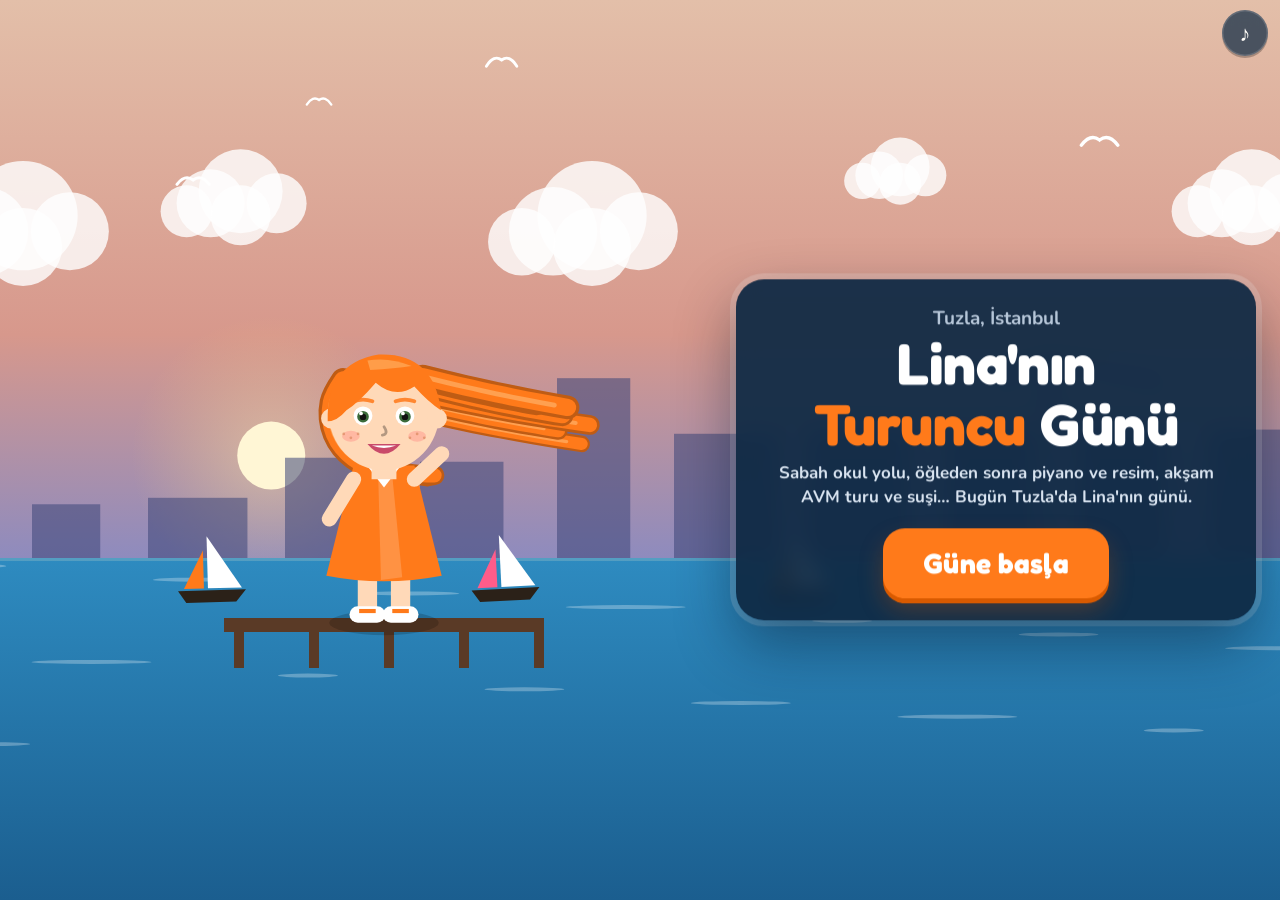
==== commit a2103d12: "Arkaplanda ses devam etme sorunu düzeltildi Sayfa gizlenince (Android ana ekran tuşu, sekme değişimi" ====
--- a/index.html
+++ b/index.html
@@ -9,11 +9,11 @@
 <meta name="theme-color" content="#0f2a44">
 <link rel="apple-touch-icon" href="icon.png">
 <link rel="icon" href="icon.png">
-<link rel="manifest" href="manifest.json?v=2609200932">
+<link rel="manifest" href="manifest.json?v=2609200953">
 <title>Lina'nın Turuncu Günü</title>
 <link rel="preconnect" href="https://fonts.googleapis.com">
 <link rel="stylesheet" href="https://fonts.googleapis.com/css2?family=Fredoka:wght@400;500;600;700&family=Nunito:wght@600;700;800;900&display=swap">
-<link rel="stylesheet" href="style.css?v=2609200932">
+<link rel="stylesheet" href="style.css?v=2609200953">
 </head>
 <body>
 <div id="app">
@@ -31,23 +31,23 @@
   </div>
   <div id="toast" hidden></div>
 </div>
-<script src="js/core.js?v=2609200932"></script>
-<script src="js/audio.js?v=2609200932"></script>
-<script src="js/art.js?v=2609200932"></script>
-<script src="js/title.js?v=2609200932"></script>
-<script src="js/notify.js?v=2609200932"></script>
-<script src="js/diary.js?v=2609200932"></script>
-<script src="js/settings.js?v=2609200932"></script>
-<script src="js/hub.js?v=2609200932"></script>
-<script src="js/store.js?v=2609200932"></script>
-<script src="js/school.js?v=2609200932"></script>
-<script src="js/room.js?v=2609200932"></script>
-<script src="js/piano.js?v=2609200932"></script>
-<script src="js/paint.js?v=2609200932"></script>
-<script src="js/mall.js?v=2609200932"></script>
-<script src="js/sushi.js?v=2609200932"></script>
-<script src="js/family.js?v=2609200932"></script>
-<script src="js/wardrobe.js?v=2609200932"></script>
-<script src="js/main.js?v=2609200932"></script>
+<script src="js/core.js?v=2609200953"></script>
+<script src="js/audio.js?v=2609200953"></script>
+<script src="js/art.js?v=2609200953"></script>
+<script src="js/title.js?v=2609200953"></script>
+<script src="js/notify.js?v=2609200953"></script>
+<script src="js/diary.js?v=2609200953"></script>
+<script src="js/settings.js?v=2609200953"></script>
+<script src="js/hub.js?v=2609200953"></script>
+<script src="js/store.js?v=2609200953"></script>
+<script src="js/school.js?v=2609200953"></script>
+<script src="js/room.js?v=2609200953"></script>
+<script src="js/piano.js?v=2609200953"></script>
+<script src="js/paint.js?v=2609200953"></script>
+<script src="js/mall.js?v=2609200953"></script>
+<script src="js/sushi.js?v=2609200953"></script>
+<script src="js/family.js?v=2609200953"></script>
+<script src="js/wardrobe.js?v=2609200953"></script>
+<script src="js/main.js?v=2609200953"></script>
 </body>
 </html>
